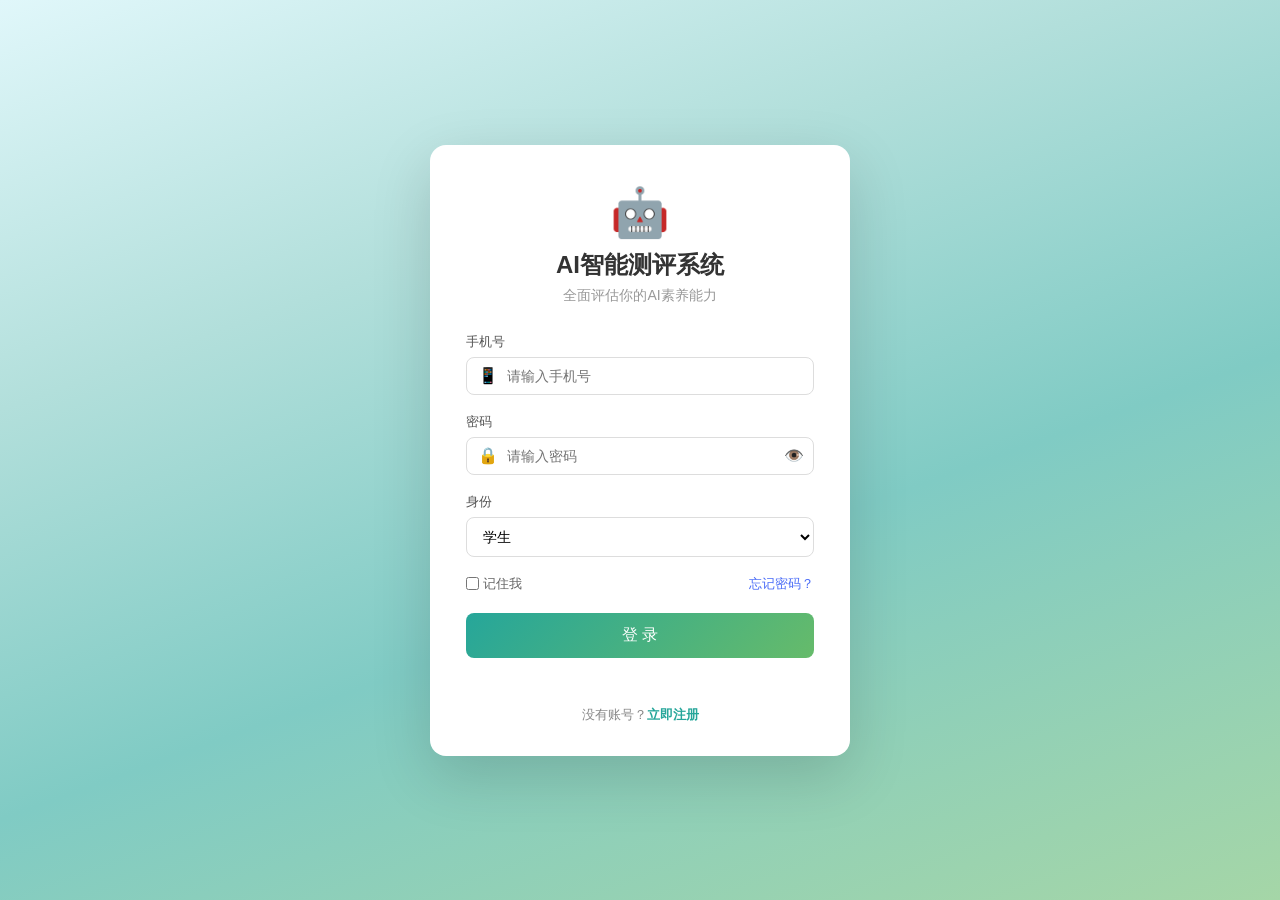
==== templates/index.html @ c880138e "登录注册" ====
<!DOCTYPE html>
<html lang="zh">
<head>
  <meta charset="UTF-8">
  <meta name="viewport" content="width=device-width, initial-scale=1.0">
  <title>AI智能测评系统 - 登录</title>
  <link rel="stylesheet" href="/static/style.css">
</head>
<body class="login-body">

  <div class="login-wrapper">
    <div class="login-card">
      <div class="login-header">
        <div class="login-logo">🤖</div>
        <h1>AI智能测评系统</h1>
        <p class="login-subtitle">全面评估你的AI素养能力</p>
      </div>

      <div id="loginSection">
        <form id="loginForm" class="login-form">
          <input type="hidden" id="loginRole" value="phone">

          <div class="form-group">
            <label for="phone">手机号</label>
            <div class="input-wrapper">
              <span class="input-icon">📱</span>
              <input type="tel" id="phone" name="phone" placeholder="请输入手机号" maxlength="11" required>
            </div>
          </div>

          <div class="form-group">
            <label for="password">密码</label>
            <div class="input-wrapper">
              <span class="input-icon">🔒</span>
              <input type="password" id="password" name="password" placeholder="请输入密码" autocomplete="current-password" required>
              <button type="button" class="toggle-password" id="togglePassword">👁️</button>
            </div>
          </div>

          <div class="form-group">
            <label for="loginRoleSelect">身份</label>
            <select id="loginRoleSelect" class="role-select">
              <option value="student">学生</option>
              <option value="admin">管理员</option>
            </select>
          </div>

          <div class="form-options">
            <label class="remember-me">
              <input type="checkbox" id="rememberMe"> 记住我
            </label>
            <a href="#" class="forgot-password" id="forgotPasswordLink">忘记密码？</a>
          </div>

          <button type="submit" class="login-btn" id="loginBtn">登 录</button>

          <div class="login-message" id="loginMessage"></div>
        </form>

        <div class="switch-link">
          没有账号？<a href="#" id="toRegister">立即注册</a>
        </div>
      </div>

      <div id="registerSection" style="display:none;">
        <form id="registerForm" class="login-form">
          <div class="form-group">
            <label for="regUsername">账号</label>
            <div class="input-wrapper">
              <span class="input-icon">👤</span>
              <input type="text" id="regUsername" name="regUsername" placeholder="请设置账号" required>
            </div>
          </div>

          <div class="form-group">
            <label for="regPhone">手机号</label>
            <div class="input-wrapper">
              <span class="input-icon">📱</span>
              <input type="tel" id="regPhone" name="regPhone" placeholder="请输入手机号" maxlength="11" required>
            </div>
          </div>

          <div class="form-group">
            <label for="regPassword">密码</label>
            <div class="input-wrapper">
              <span class="input-icon">🔒</span>
              <input type="password" id="regPassword" name="regPassword" placeholder="请设置密码（至少6位）" required>
            </div>
          </div>

          <div class="form-group">
            <label for="regConfirm">确认密码</label>
            <div class="input-wrapper">
              <span class="input-icon">🔒</span>
              <input type="password" id="regConfirm" name="regConfirm" placeholder="请再次输入密码" required>
            </div>
          </div>

          <div class="form-group">
            <label for="regRole">身份</label>
            <select id="regRole" class="role-select">
              <option value="student">学生</option>
              <option value="admin">管理员</option>
            </select>
          </div>

          <button type="submit" class="login-btn" id="registerBtn">注 册</button>

          <div class="login-message" id="registerMessage"></div>
        </form>

        <div class="switch-link">
          已有账号？<a href="#" id="toLogin">返回登录</a>
        </div>
      </div>
    </div>
  </div>

  <div class="modal-overlay" id="forgotModal">
    <div class="modal-card">
      <h2>忘记密码</h2>
      <p>请输入你的账号，管理员将帮你重置密码。</p>
      <div class="form-group">
        <input type="text" id="forgotUsername" placeholder="请输入你的账号">
      </div>
      <div class="modal-actions">
        <button class="btn-cancel" id="forgotCancel">取消</button>
        <button class="btn-confirm" id="forgotConfirm">提交</button>
      </div>
      <div class="forgot-message" id="forgotMessage"></div>
    </div>
  </div>

  <script src="/static/login.js"></script>
</body>
</html>
---- static/style.css ----
/* 基础样式，先能看，后续可以自己调整颜色/布局 */

body {
  font-family: "Microsoft YaHei", sans-serif;
  background: #f5f6f8;
  margin: 0;
  padding: 40px 20px;
}

.container {
  max-width: 600px;
  margin: 0 auto;
  background: white;
  padding: 30px;
  border-radius: 10px;
  box-shadow: 0 2px 8px rgba(0,0,0,0.08);
}

.center {
  text-align: center;
}

button {
  background: #4a6cf7;
  color: white;
  border: none;
  padding: 10px 24px;
  border-radius: 6px;
  font-size: 15px;
  cursor: pointer;
  margin-top: 16px;
}

.dimension-label {
  font-size: 13px;
  color: #888;
  margin-bottom: 10px;
}

.feedback {
  font-size: 14px;
  color: #4a6cf7;
  margin-bottom: 16px;
  min-height: 20px;
}

.login-body {
  margin: 0;
  padding: 0;
  min-height: 100vh;
  display: flex;
  align-items: center;
  justify-content: center;
  background: linear-gradient(160deg, #e0f7fa 0%, #b2dfdb 30%, #80cbc4 60%, #a5d6a7 100%);
}

.login-wrapper {
  width: 100%;
  max-width: 420px;
  padding: 20px;
}

.login-card {
  background: #fff;
  border-radius: 16px;
  padding: 40px 36px 32px;
  box-shadow: 0 20px 60px rgba(0, 0, 0, 0.15);
}

.login-header {
  text-align: center;
  margin-bottom: 28px;
}

.login-logo {
  font-size: 48px;
  margin-bottom: 8px;
}

.login-header h1 {
  margin: 0;
  font-size: 24px;
  color: #333;
}

.login-subtitle {
  margin: 6px 0 0;
  font-size: 14px;
  color: #999;
}

.role-tabs {
  display: flex;
  border-radius: 8px;
  overflow: hidden;
  border: 1px solid #e0e0e0;
  margin-bottom: 24px;
}

.role-tab {
  flex: 1;
  padding: 10px 0;
  border: none;
  background: #f5f5f5;
  color: #666;
  font-size: 14px;
  cursor: pointer;
  transition: all 0.3s;
  margin: 0;
  border-radius: 0;
}

.role-tab.active {
  background: #4a6cf7;
  color: #fff;
}

.login-form .form-group {
  margin-bottom: 18px;
}

.login-form .form-group label {
  display: block;
  font-size: 13px;
  color: #555;
  margin-bottom: 6px;
}

.input-wrapper {
  position: relative;
  display: flex;
  align-items: center;
}

.input-icon {
  position: absolute;
  left: 12px;
  font-size: 16px;
  pointer-events: none;
}

.input-wrapper input {
  width: 100%;
  padding: 10px 12px 10px 40px;
  border: 1px solid #ddd;
  border-radius: 8px;
  font-size: 14px;
  outline: none;
  transition: border-color 0.3s;
  box-sizing: border-box;
}

.input-wrapper input:focus {
  border-color: #4a6cf7;
}

.toggle-password {
  position: absolute;
  right: 10px;
  background: none;
  border: none;
  cursor: pointer;
  font-size: 16px;
  padding: 0;
  margin: 0;
}

.form-options {
  display: flex;
  justify-content: space-between;
  align-items: center;
  margin-bottom: 20px;
  font-size: 13px;
}

.remember-me {
  display: flex;
  align-items: center;
  gap: 4px;
  color: #666;
  cursor: pointer;
}

.remember-me input {
  margin: 0;
}

.forgot-password {
  color: #4a6cf7;
  text-decoration: none;
}

.forgot-password:hover {
  text-decoration: underline;
}

.login-btn {
  width: 100%;
  padding: 12px;
  background: linear-gradient(135deg, #26a69a, #66bb6a);
  color: #fff;
  border: none;
  border-radius: 8px;
  font-size: 16px;
  cursor: pointer;
  transition: opacity 0.3s;
  margin-top: 0;
}

.login-btn:hover {
  opacity: 0.9;
}

.login-btn:disabled {
  opacity: 0.6;
  cursor: not-allowed;
}

.login-message {
  text-align: center;
  margin-top: 12px;
  font-size: 13px;
  min-height: 20px;
}

.login-message.success {
  color: #52c41a;
}

.login-message.error {
  color: #f5222d;
}

.modal-overlay {
  display: none;
  position: fixed;
  top: 0;
  left: 0;
  width: 100%;
  height: 100%;
  background: rgba(0, 0, 0, 0.4);
  align-items: center;
  justify-content: center;
  z-index: 1000;
}

.modal-card {
  background: #fff;
  border-radius: 12px;
  padding: 28px 32px;
  width: 360px;
  max-width: 90vw;
  box-shadow: 0 10px 40px rgba(0, 0, 0, 0.2);
}

.modal-card h2 {
  margin: 0 0 8px;
  font-size: 18px;
  color: #333;
}

.modal-card p {
  margin: 0 0 16px;
  font-size: 13px;
  color: #888;
}

.modal-card .form-group input {
  width: 100%;
  padding: 10px 12px;
  border: 1px solid #ddd;
  border-radius: 8px;
  font-size: 14px;
  outline: none;
  box-sizing: border-box;
}

.modal-card .form-group input:focus {
  border-color: #4a6cf7;
}

.modal-actions {
  display: flex;
  gap: 12px;
  margin-top: 16px;
}

.btn-cancel,
.btn-confirm {
  flex: 1;
  padding: 10px;
  border: none;
  border-radius: 8px;
  font-size: 14px;
  cursor: pointer;
}

.btn-cancel {
  background: #f0f0f0;
  color: #666;
}

.btn-confirm {
  background: #4a6cf7;
  color: #fff;
}

.btn-confirm:disabled {
  opacity: 0.6;
  cursor: not-allowed;
}

.forgot-message {
  text-align: center;
  margin-top: 10px;
  font-size: 13px;
  min-height: 18px;
}

.forgot-message.success {
  color: #52c41a;
}

.forgot-message.error {
  color: #f5222d;
}

.switch-link {
  text-align: center;
  margin-top: 16px;
  font-size: 13px;
  color: #888;
}

.switch-link a {
  color: #26a69a;
  text-decoration: none;
  font-weight: bold;
}

.switch-link a:hover {
  text-decoration: underline;
}

.role-select {
  width: 100%;
  padding: 10px 12px;
  border: 1px solid #ddd;
  border-radius: 8px;
  font-size: 14px;
  outline: none;
  background: #fff;
  box-sizing: border-box;
  cursor: pointer;
}

.role-select:focus {
  border-color: #26a69a;
}
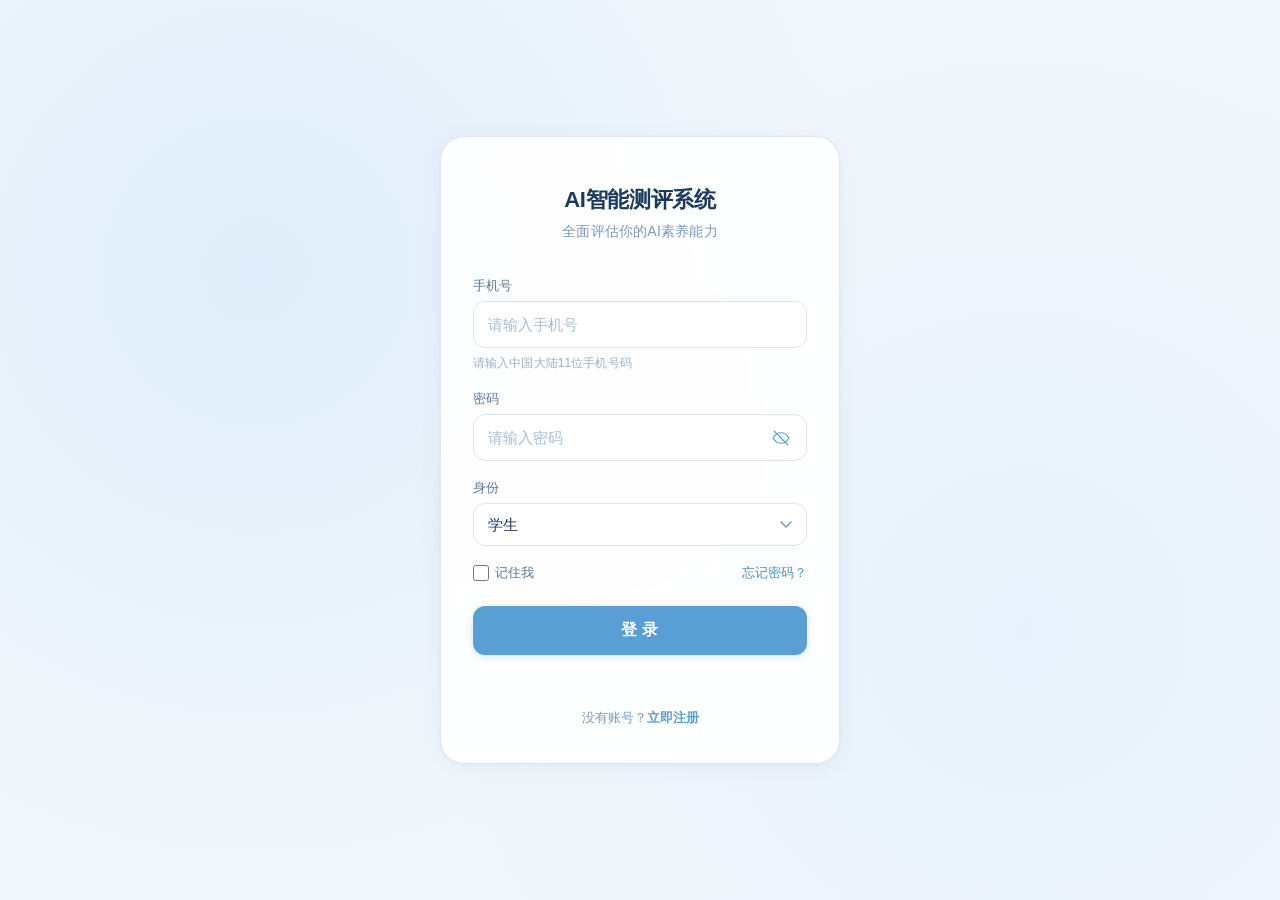
==== commit fdc032c9: "进一步完善代页面布局 新加手机号码填写时不符合规范的提示信息" ====
--- a/templates/index.html
+++ b/templates/index.html
@@ -2,7 +2,7 @@
 <html lang="zh">
 <head>
   <meta charset="UTF-8">
-  <meta name="viewport" content="width=device-width, initial-scale=1.0">
+  <meta name="viewport" content="width=device-width, initial-scale=1.0, maximum-scale=1.0, user-scalable=no">
   <title>AI智能测评系统 - 登录</title>
   <link rel="stylesheet" href="/static/style.css">
 </head>
@@ -11,7 +11,6 @@
   <div class="login-wrapper">
     <div class="login-card">
       <div class="login-header">
-        <div class="login-logo">🤖</div>
         <h1>AI智能测评系统</h1>
         <p class="login-subtitle">全面评估你的AI素养能力</p>
       </div>
@@ -23,17 +22,21 @@
           <div class="form-group">
             <label for="phone">手机号</label>
             <div class="input-wrapper">
-              <span class="input-icon">📱</span>
               <input type="tel" id="phone" name="phone" placeholder="请输入手机号" maxlength="11" required>
             </div>
+            <p class="field-hint" id="phoneHint">请输入中国大陆11位手机号码</p>
           </div>
 
           <div class="form-group">
             <label for="password">密码</label>
             <div class="input-wrapper">
-              <span class="input-icon">🔒</span>
               <input type="password" id="password" name="password" placeholder="请输入密码" autocomplete="current-password" required>
-              <button type="button" class="toggle-password" id="togglePassword">👁️</button>
+              <button type="button" class="toggle-password" id="togglePassword" aria-label="显示密码">
+                <svg viewBox="0 0 24 24" width="18" height="18" fill="none" stroke="currentColor" stroke-width="1.6" stroke-linecap="round" stroke-linejoin="round">
+                  <path d="M1.5 12S5.5 5 12 5s10.5 7 10.5 7-4 7-10.5 7S1.5 12 1.5 12z"/>
+                  <path d="M3 3l18 18"/>
+                </svg>
+              </button>
             </div>
           </div>
 
@@ -67,7 +70,6 @@
           <div class="form-group">
             <label for="regUsername">账号</label>
             <div class="input-wrapper">
-              <span class="input-icon">👤</span>
               <input type="text" id="regUsername" name="regUsername" placeholder="请设置账号" required>
             </div>
           </div>
@@ -75,15 +77,14 @@
           <div class="form-group">
             <label for="regPhone">手机号</label>
             <div class="input-wrapper">
-              <span class="input-icon">📱</span>
               <input type="tel" id="regPhone" name="regPhone" placeholder="请输入手机号" maxlength="11" required>
             </div>
+            <p class="field-hint" id="regPhoneHint">请输入中国大陆11位手机号码</p>
           </div>
 
           <div class="form-group">
             <label for="regPassword">密码</label>
             <div class="input-wrapper">
-              <span class="input-icon">🔒</span>
               <input type="password" id="regPassword" name="regPassword" placeholder="请设置密码（至少6位）" required>
             </div>
           </div>
@@ -91,7 +92,6 @@
           <div class="form-group">
             <label for="regConfirm">确认密码</label>
             <div class="input-wrapper">
-              <span class="input-icon">🔒</span>
               <input type="password" id="regConfirm" name="regConfirm" placeholder="请再次输入密码" required>
             </div>
           </div>
--- a/static/style.css
+++ b/static/style.css
@@ -1,119 +1,80 @@
-/* 基础样式，先能看，后续可以自己调整颜色/布局 */
+* {
+  margin: 0;
+  padding: 0;
+  box-sizing: border-box;
+  -webkit-tap-highlight-color: transparent;
+}
 
 body {
-  font-family: "Microsoft YaHei", sans-serif;
+  font-family: -apple-system, BlinkMacSystemFont, "SF Pro Text", "Helvetica Neue", "Microsoft YaHei", sans-serif;
   background: #f5f6f8;
   margin: 0;
   padding: 40px 20px;
-}
-
-.container {
-  max-width: 600px;
+  -webkit-font-smoothing: antialiased;
+}
+
+/*登录页*/
+.login-body {
+  background: #f2f7fc;
+  background-image:
+    radial-gradient(circle at 20% 30%, rgba(180, 215, 245, 0.30) 0%, transparent 50%),
+    radial-gradient(circle at 80% 70%, rgba(200, 225, 250, 0.25) 0%, transparent 50%);
+  margin: 0;
+  padding: 20px;
+  min-height: 100vh;
+  display: flex;
+  align-items: center;
+  justify-content: center;
+}
+
+.login-wrapper {
+  width: 100%;
+  max-width: 400px;
   margin: 0 auto;
-  background: white;
-  padding: 30px;
-  border-radius: 10px;
-  box-shadow: 0 2px 8px rgba(0,0,0,0.08);
-}
-
-.center {
-  text-align: center;
-}
-
-button {
-  background: #4a6cf7;
-  color: white;
-  border: none;
-  padding: 10px 24px;
-  border-radius: 6px;
-  font-size: 15px;
-  cursor: pointer;
-  margin-top: 16px;
-}
-
-.dimension-label {
-  font-size: 13px;
-  color: #888;
-  margin-bottom: 10px;
-}
-
-.feedback {
-  font-size: 14px;
-  color: #4a6cf7;
-  margin-bottom: 16px;
-  min-height: 20px;
-}
-
-.login-body {
-  margin: 0;
   padding: 0;
-  min-height: 100vh;
-  display: flex;
-  align-items: center;
-  justify-content: center;
-  background: linear-gradient(160deg, #e0f7fa 0%, #b2dfdb 30%, #80cbc4 60%, #a5d6a7 100%);
-}
-
-.login-wrapper {
-  width: 100%;
-  max-width: 420px;
-  padding: 20px;
 }
 
 .login-card {
-  background: #fff;
-  border-radius: 16px;
-  padding: 40px 36px 32px;
-  box-shadow: 0 20px 60px rgba(0, 0, 0, 0.15);
+  background: rgba(255, 255, 255, 0.92);
+  backdrop-filter: blur(20px);
+  -webkit-backdrop-filter: blur(20px);
+  border-radius: 24px;
+  padding: 48px 32px 36px;
+  box-shadow:
+    0 4px 24px rgba(0, 60, 120, 0.06),
+    0 1px 4px rgba(0, 60, 120, 0.04);
+  border: 0.5px solid rgba(180, 210, 240, 0.5);
+  transition: box-shadow 0.3s ease;
+}
+
+.login-card:hover {
+  box-shadow:
+    0 8px 32px rgba(0, 60, 120, 0.08),
+    0 2px 8px rgba(0, 60, 120, 0.04);
 }
 
 .login-header {
   text-align: center;
-  margin-bottom: 28px;
-}
-
-.login-logo {
-  font-size: 48px;
-  margin-bottom: 8px;
+  margin-bottom: 36px;
 }
 
 .login-header h1 {
-  margin: 0;
-  font-size: 24px;
-  color: #333;
+  font-size: 22px;
+  font-weight: 600;
+  color: #1c3a5c;
+  letter-spacing: -0.3px;
+  margin: 0;
 }
 
 .login-subtitle {
-  margin: 6px 0 0;
   font-size: 14px;
-  color: #999;
-}
-
-.role-tabs {
-  display: flex;
-  border-radius: 8px;
-  overflow: hidden;
-  border: 1px solid #e0e0e0;
-  margin-bottom: 24px;
-}
-
-.role-tab {
-  flex: 1;
-  padding: 10px 0;
-  border: none;
-  background: #f5f5f5;
-  color: #666;
-  font-size: 14px;
-  cursor: pointer;
-  transition: all 0.3s;
-  margin: 0;
-  border-radius: 0;
-}
-
-.role-tab.active {
-  background: #4a6cf7;
-  color: #fff;
-}
+  color: #7a9bb8;
+  margin-top: 8px;
+  font-weight: 400;
+  letter-spacing: 0.2px;
+}
+
+/* ---- 表单 ---- */
 
 .login-form .form-group {
   margin-bottom: 18px;
@@ -122,8 +83,10 @@
 .login-form .form-group label {
   display: block;
   font-size: 13px;
-  color: #555;
+  font-weight: 500;
+  color: #5b7a99;
   margin-bottom: 6px;
+  letter-spacing: 0.2px;
 }
 
 .input-wrapper {
@@ -132,104 +95,233 @@
   align-items: center;
 }
 
-.input-icon {
-  position: absolute;
-  left: 12px;
-  font-size: 16px;
-  pointer-events: none;
-}
-
 .input-wrapper input {
   width: 100%;
-  padding: 10px 12px 10px 40px;
-  border: 1px solid #ddd;
-  border-radius: 8px;
-  font-size: 14px;
+  padding: 12px 44px 12px 14px;
+  border: 1px solid #dce6f0;
+  border-radius: 12px;
+  font-size: 15px;
+  font-family: inherit;
+  color: #1c3a5c;
+  background: #ffffff;
   outline: none;
-  transition: border-color 0.3s;
-  box-sizing: border-box;
+  transition: border-color 0.2s, box-shadow 0.2s, background 0.2s;
+  -webkit-appearance: none;
+  appearance: none;
+  line-height: 1.4;
+}
+
+.input-wrapper input::placeholder {
+  color: #a8c0d6;
+  font-weight: 400;
+  font-size: 15px;
 }
 
 .input-wrapper input:focus {
-  border-color: #4a6cf7;
-}
+  border-color: #7ab8e8;
+  box-shadow: 0 0 0 3px rgba(122, 184, 232, 0.15);
+  background: #fafdff;
+}
+
+/* 输入框下方提示小字 */
+
+.field-hint {
+  margin-top: 6px;
+  font-size: 12px;
+  color: #9ab2c8;
+  line-height: 1.5;
+  letter-spacing: 0.1px;
+  transition: color 0.2s;
+}
+
+.field-hint.error {
+  color: #e05a5a;
+}
+
+/* 密码可见切换按钮 · 线条图标 */
 
 .toggle-password {
   position: absolute;
-  right: 10px;
+  right: 12px;
+  display: flex;
+  align-items: center;
+  justify-content: center;
+  width: 28px;
+  height: 28px;
+  padding: 0;
+  margin: 0;
   background: none;
   border: none;
   cursor: pointer;
+  color: #5a9fd4;
+  transition: color 0.2s;
+  line-height: 1;
+}
+
+.toggle-password:hover {
+  color: #2d6fa0;
+}
+
+.toggle-password svg {
+  display: block;
+  width: 18px;
+  height: 18px;
+}
+
+/* 身份下拉框 */
+
+.role-select {
+  width: 100%;
+  padding: 12px 14px;
+  border: 1px solid #dce6f0;
+  border-radius: 12px;
+  font-size: 15px;
+  font-family: inherit;
+  color: #1c3a5c;
+  background: #ffffff;
+  outline: none;
+  transition: border-color 0.2s, box-shadow 0.2s;
+  -webkit-appearance: none;
+  appearance: none;
+  background-image: url("data:image/svg+xml,%3Csvg xmlns='http://www.w3.org/2000/svg' width='12' height='8' viewBox='0 0 12 8'%3E%3Cpath d='M1 1l5 5 5-5' stroke='%237a9bb8' stroke-width='1.5' fill='none' stroke-linecap='round' stroke-linejoin='round'/%3E%3C/svg%3E");
+  background-repeat: no-repeat;
+  background-position: right 14px center;
+  background-size: 12px;
+  cursor: pointer;
+}
+
+.role-select:focus {
+  border-color: #7ab8e8;
+  box-shadow: 0 0 0 3px rgba(122, 184, 232, 0.15);
+}
+
+.role-select option {
+  font-size: 15px;
+  padding: 8px;
+}
+
+/* 记住我 / 忘记密码 */
+
+.form-options {
+  display: flex;
+  justify-content: space-between;
+  align-items: center;
+  margin: 4px 0 24px;
+  font-size: 13px;
+}
+
+.remember-me {
+  display: flex;
+  align-items: center;
+  gap: 6px;
+  color: #5b7a99;
+  cursor: pointer;
+  font-size: 13px;
+  user-select: none;
+}
+
+.remember-me input[type="checkbox"] {
+  width: 16px;
+  height: 16px;
+  accent-color: #5a9fd4;
+  margin: 0;
+  cursor: pointer;
+  border-radius: 4px;
+}
+
+.forgot-password {
+  color: #4a90c4;
+  text-decoration: none;
+  font-size: 13px;
+  font-weight: 500;
+  transition: color 0.2s;
+}
+
+.forgot-password:hover {
+  color: #2d6fa0;
+  text-decoration: none;
+}
+
+/* 主按钮 */
+
+.login-btn {
+  width: 100%;
+  padding: 14px;
+  background: #5a9fd4;
+  color: #ffffff;
+  border: none;
+  border-radius: 12px;
   font-size: 16px;
-  padding: 0;
-  margin: 0;
-}
-
-.form-options {
-  display: flex;
-  justify-content: space-between;
-  align-items: center;
-  margin-bottom: 20px;
-  font-size: 13px;
-}
-
-.remember-me {
-  display: flex;
-  align-items: center;
-  gap: 4px;
-  color: #666;
-  cursor: pointer;
-}
-
-.remember-me input {
-  margin: 0;
-}
-
-.forgot-password {
-  color: #4a6cf7;
-  text-decoration: none;
-}
-
-.forgot-password:hover {
-  text-decoration: underline;
-}
-
-.login-btn {
-  width: 100%;
-  padding: 12px;
-  background: linear-gradient(135deg, #26a69a, #66bb6a);
-  color: #fff;
-  border: none;
-  border-radius: 8px;
-  font-size: 16px;
-  cursor: pointer;
-  transition: opacity 0.3s;
+  font-weight: 600;
+  font-family: inherit;
+  cursor: pointer;
+  transition: background 0.2s, transform 0.1s, box-shadow 0.2s;
+  letter-spacing: 0.3px;
   margin-top: 0;
+  -webkit-appearance: none;
+  appearance: none;
+  box-shadow: 0 2px 8px rgba(90, 159, 212, 0.25);
 }
 
 .login-btn:hover {
-  opacity: 0.9;
+  background: #4a8fc4;
+  box-shadow: 0 4px 14px rgba(90, 159, 212, 0.35);
+}
+
+.login-btn:active {
+  transform: scale(0.98);
+  background: #3d7eb0;
+  box-shadow: 0 1px 4px rgba(90, 159, 212, 0.2);
 }
 
 .login-btn:disabled {
-  opacity: 0.6;
+  opacity: 0.55;
   cursor: not-allowed;
-}
+  transform: none;
+  box-shadow: none;
+}
+
+/* 消息提示 */
 
 .login-message {
   text-align: center;
-  margin-top: 12px;
+  margin-top: 14px;
   font-size: 13px;
   min-height: 20px;
+  font-weight: 500;
+  transition: color 0.2s;
 }
 
 .login-message.success {
-  color: #52c41a;
+  color: #4caf7a;
 }
 
 .login-message.error {
-  color: #f5222d;
-}
+  color: #e05a5a;
+}
+
+/* 切换登录/注册 */
+
+.switch-link {
+  text-align: center;
+  margin-top: 20px;
+  font-size: 13px;
+  color: #7a9bb8;
+}
+
+.switch-link a {
+  color: #5a9fd4;
+  text-decoration: none;
+  font-weight: 600;
+  transition: color 0.2s;
+}
+
+.switch-link a:hover {
+  color: #2d6fa0;
+  text-decoration: underline;
+}
+
+/* ---- 忘记密码弹窗 ---- */
 
 .modal-overlay {
   display: none;
@@ -238,122 +330,159 @@
   left: 0;
   width: 100%;
   height: 100%;
-  background: rgba(0, 0, 0, 0.4);
+  background: rgba(30, 50, 70, 0.30);
+  backdrop-filter: blur(6px);
+  -webkit-backdrop-filter: blur(6px);
   align-items: center;
   justify-content: center;
   z-index: 1000;
+  padding: 20px;
 }
 
 .modal-card {
-  background: #fff;
+  background: #ffffff;
+  border-radius: 20px;
+  padding: 28px 24px 24px;
+  width: 340px;
+  max-width: 100%;
+  box-shadow: 0 20px 60px rgba(0, 40, 80, 0.15);
+  animation: modalIn 0.25s ease-out;
+}
+
+@keyframes modalIn {
+  from {
+    opacity: 0;
+    transform: scale(0.96) translateY(8px);
+  }
+  to {
+    opacity: 1;
+    transform: scale(1) translateY(0);
+  }
+}
+
+.modal-card h2 {
+  margin: 0 0 6px;
+  font-size: 18px;
+  font-weight: 600;
+  color: #1c3a5c;
+}
+
+.modal-card p {
+  margin: 0 0 18px;
+  font-size: 13px;
+  color: #7a9bb8;
+  line-height: 1.5;
+}
+
+.modal-card .form-group {
+  margin-bottom: 0;
+}
+
+.modal-card .form-group input {
+  width: 100%;
+  padding: 12px 14px;
+  border: 1px solid #dce6f0;
   border-radius: 12px;
-  padding: 28px 32px;
-  width: 360px;
-  max-width: 90vw;
-  box-shadow: 0 10px 40px rgba(0, 0, 0, 0.2);
-}
-
-.modal-card h2 {
-  margin: 0 0 8px;
-  font-size: 18px;
-  color: #333;
-}
-
-.modal-card p {
-  margin: 0 0 16px;
-  font-size: 13px;
-  color: #888;
-}
-
-.modal-card .form-group input {
-  width: 100%;
-  padding: 10px 12px;
-  border: 1px solid #ddd;
-  border-radius: 8px;
-  font-size: 14px;
+  font-size: 15px;
+  font-family: inherit;
+  color: #1c3a5c;
+  background: #ffffff;
   outline: none;
-  box-sizing: border-box;
+  transition: border-color 0.2s, box-shadow 0.2s;
+  -webkit-appearance: none;
+  appearance: none;
+}
+
+.modal-card .form-group input::placeholder {
+  color: #a8c0d6;
 }
 
 .modal-card .form-group input:focus {
-  border-color: #4a6cf7;
+  border-color: #7ab8e8;
+  box-shadow: 0 0 0 3px rgba(122, 184, 232, 0.15);
 }
 
 .modal-actions {
   display: flex;
-  gap: 12px;
-  margin-top: 16px;
+  gap: 10px;
+  margin-top: 18px;
 }
 
 .btn-cancel,
 .btn-confirm {
   flex: 1;
-  padding: 10px;
+  padding: 12px;
   border: none;
-  border-radius: 8px;
-  font-size: 14px;
-  cursor: pointer;
+  border-radius: 12px;
+  font-size: 15px;
+  font-weight: 500;
+  font-family: inherit;
+  cursor: pointer;
+  transition: background 0.2s, transform 0.1s;
 }
 
 .btn-cancel {
-  background: #f0f0f0;
-  color: #666;
+  background: #edf2f7;
+  color: #5b7a99;
+}
+
+.btn-cancel:hover {
+  background: #e2eaf2;
+}
+
+.btn-cancel:active {
+  transform: scale(0.98);
 }
 
 .btn-confirm {
-  background: #4a6cf7;
-  color: #fff;
+  background: #5a9fd4;
+  color: #ffffff;
+  box-shadow: 0 2px 8px rgba(90, 159, 212, 0.2);
+}
+
+.btn-confirm:hover {
+  background: #4a8fc4;
+}
+
+.btn-confirm:active {
+  transform: scale(0.98);
 }
 
 .btn-confirm:disabled {
-  opacity: 0.6;
+  opacity: 0.55;
   cursor: not-allowed;
+  transform: none;
 }
 
 .forgot-message {
   text-align: center;
-  margin-top: 10px;
+  margin-top: 12px;
   font-size: 13px;
   min-height: 18px;
+  font-weight: 500;
 }
 
 .forgot-message.success {
-  color: #52c41a;
+  color: #4caf7a;
 }
 
 .forgot-message.error {
-  color: #f5222d;
-}
-
-.switch-link {
-  text-align: center;
-  margin-top: 16px;
-  font-size: 13px;
-  color: #888;
-}
-
-.switch-link a {
-  color: #26a69a;
-  text-decoration: none;
-  font-weight: bold;
-}
-
-.switch-link a:hover {
-  text-decoration: underline;
-}
-
-.role-select {
-  width: 100%;
-  padding: 10px 12px;
-  border: 1px solid #ddd;
-  border-radius: 8px;
-  font-size: 14px;
-  outline: none;
-  background: #fff;
-  box-sizing: border-box;
-  cursor: pointer;
-}
-
-.role-select:focus {
-  border-color: #26a69a;
+  color: #e05a5a;
+}
+
+/* ---- 响应式 ---- */
+
+@media (max-width: 420px) {
+  .login-card {
+    padding: 36px 22px 28px;
+    border-radius: 20px;
+  }
+
+  .login-header h1 {
+    font-size: 20px;
+  }
+
+  .login-wrapper {
+    max-width: 100%;
+  }
 }
